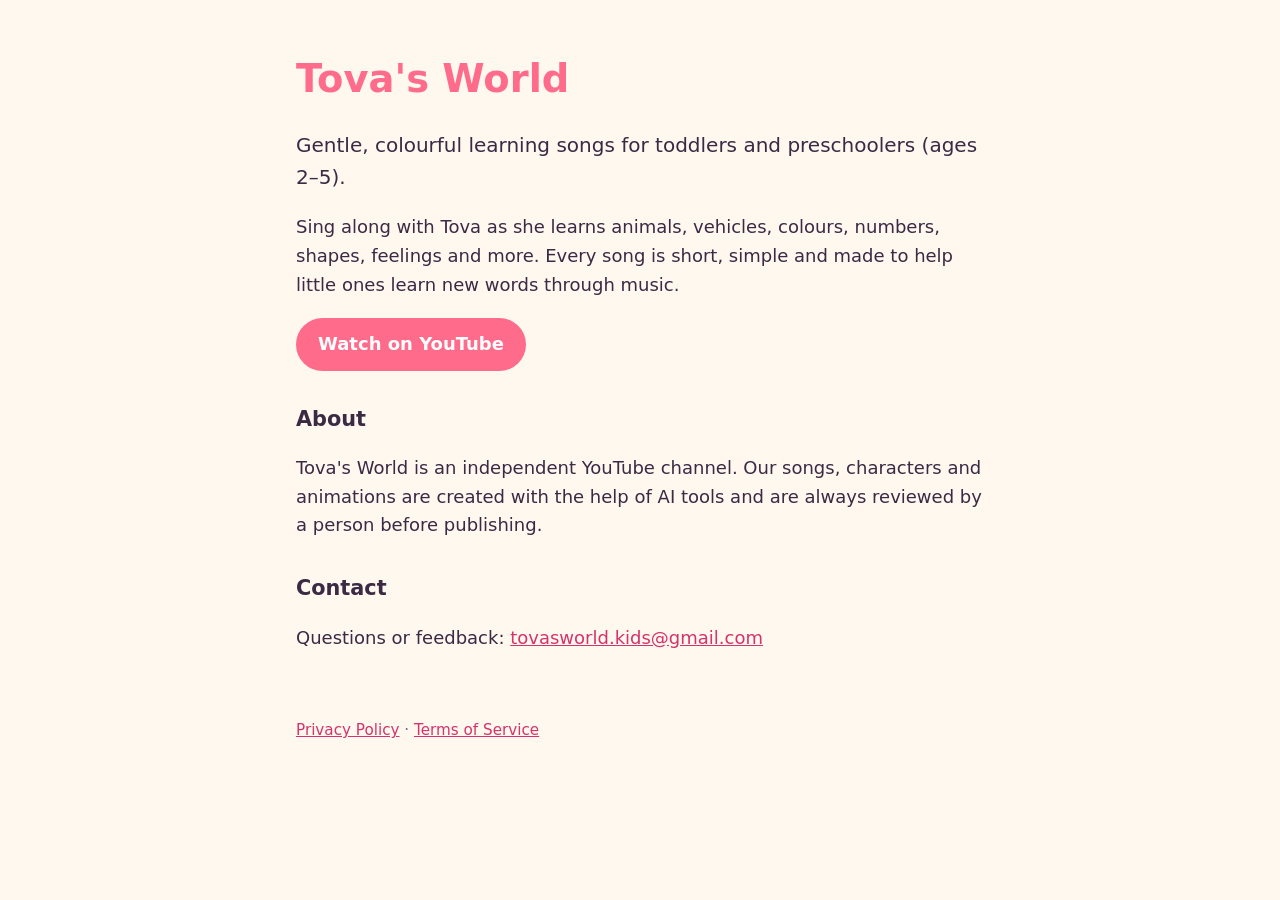
==== index.html @ 46faf3b4 "Add files via upload" ====
<!DOCTYPE html>
<html lang="en">
<head>
<meta charset="utf-8">
<meta name="viewport" content="width=device-width, initial-scale=1">
<title>Tova's World</title>
<meta name="description" content="Tova's World: gentle educational songs for toddlers and preschoolers.">
<link rel="stylesheet" href="style.css">
</head>
<body>
<main>
  <h1>Tova's World</h1>
  <p class="lead">Gentle, colourful learning songs for toddlers and preschoolers (ages 2&ndash;5).</p>
  <p>Sing along with Tova as she learns animals, vehicles, colours, numbers, shapes, feelings and more.
     Every song is short, simple and made to help little ones learn new words through music.</p>
  <p><a class="button" href="https://www.youtube.com/channel/UC-vHDHoQdQiX7E_NcliQTCA">Watch on YouTube</a></p>
  <h2>About</h2>
  <p>Tova's World is an independent YouTube channel. Our songs, characters and animations are created with
     the help of AI tools and are always reviewed by a person before publishing.</p>
  <h2>Contact</h2>
  <p>Questions or feedback: <a href="mailto:tovasworld.kids@gmail.com">tovasworld.kids@gmail.com</a></p>
</main>
<footer>
  <a href="privacy.html">Privacy Policy</a> &middot; <a href="terms.html">Terms of Service</a>
</footer>
</body>
</html>
---- style.css ----
:root { --bg: #fff8ef; --ink: #3a2a44; --accent: #ff6b8a; --muted: #7a6a84; }
* { box-sizing: border-box; }
body { margin: 0; background: var(--bg); color: var(--ink); font: 18px/1.6 "Segoe UI", system-ui, sans-serif; }
main { max-width: 720px; margin: 0 auto; padding: 48px 16px 24px; }
h1 { font-size: 2.4rem; margin: 0 0 8px; color: var(--accent); }
h2 { font-size: 1.3rem; margin-top: 32px; }
.lead { font-size: 1.25rem; }
.small { color: var(--muted); font-size: 0.9rem; }
a { color: #d6336c; }
.button { display: inline-block; background: var(--accent); color: #fff; padding: 12px 22px; border-radius: 999px;
          text-decoration: none; font-weight: 600; }
footer { max-width: 720px; margin: 0 auto; padding: 24px 16px 48px; color: var(--muted); font-size: 0.95rem; }
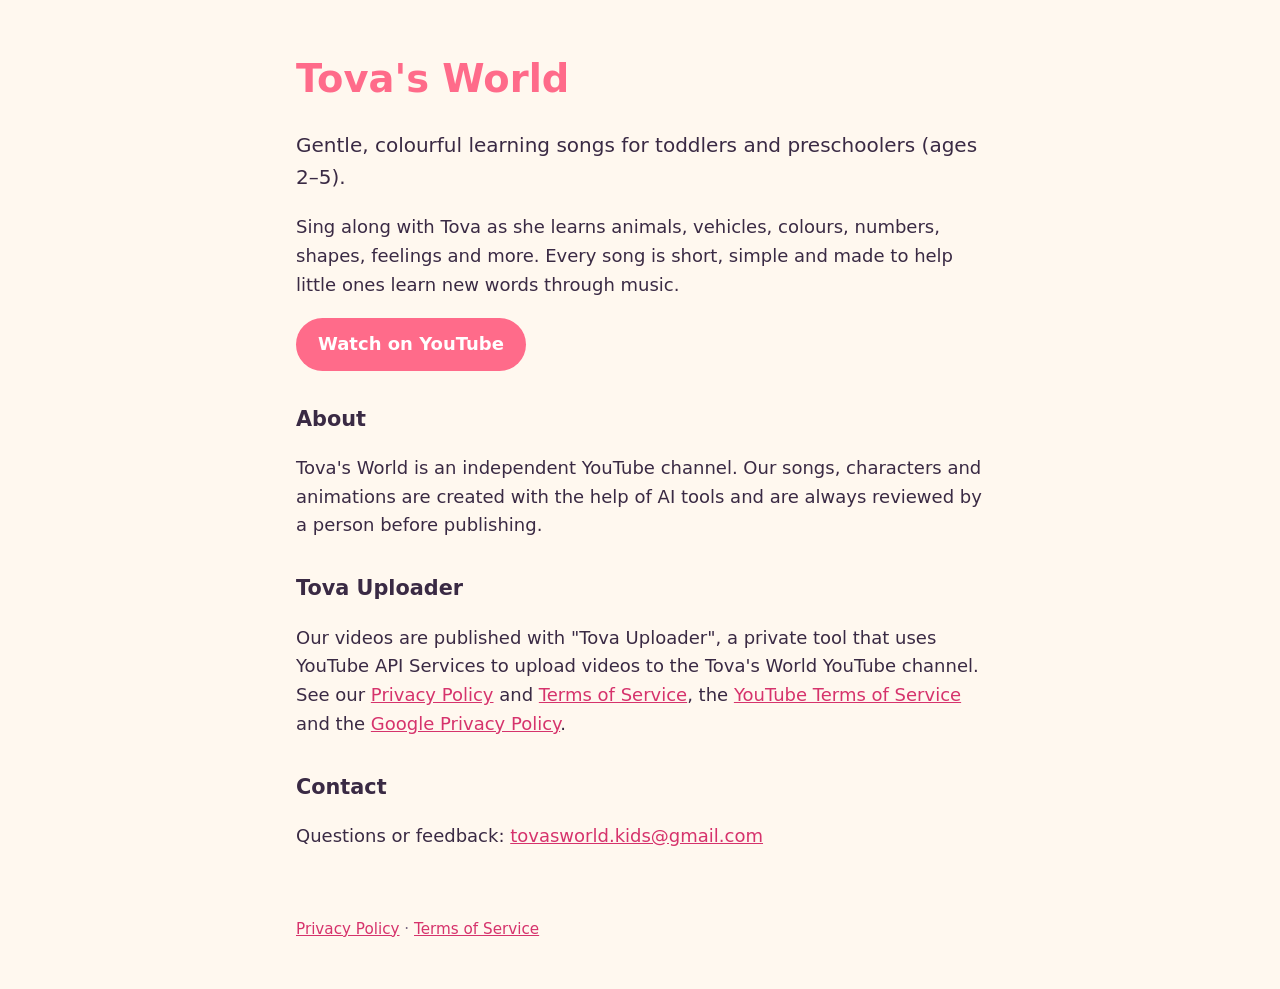
==== commit ae70787b: "Add files via upload" ====
--- a/index.html
+++ b/index.html
@@ -17,6 +17,11 @@
   <h2>About</h2>
   <p>Tova's World is an independent YouTube channel. Our songs, characters and animations are created with
      the help of AI tools and are always reviewed by a person before publishing.</p>
+  <h2>Tova Uploader</h2>
+  <p>Our videos are published with "Tova Uploader", a private tool that uses YouTube API Services to upload
+     videos to the Tova's World YouTube channel. See our <a href="privacy.html">Privacy Policy</a> and
+     <a href="terms.html">Terms of Service</a>, the <a href="https://www.youtube.com/t/terms">YouTube Terms of
+     Service</a> and the <a href="https://policies.google.com/privacy">Google Privacy Policy</a>.</p>
   <h2>Contact</h2>
   <p>Questions or feedback: <a href="mailto:tovasworld.kids@gmail.com">tovasworld.kids@gmail.com</a></p>
 </main>
